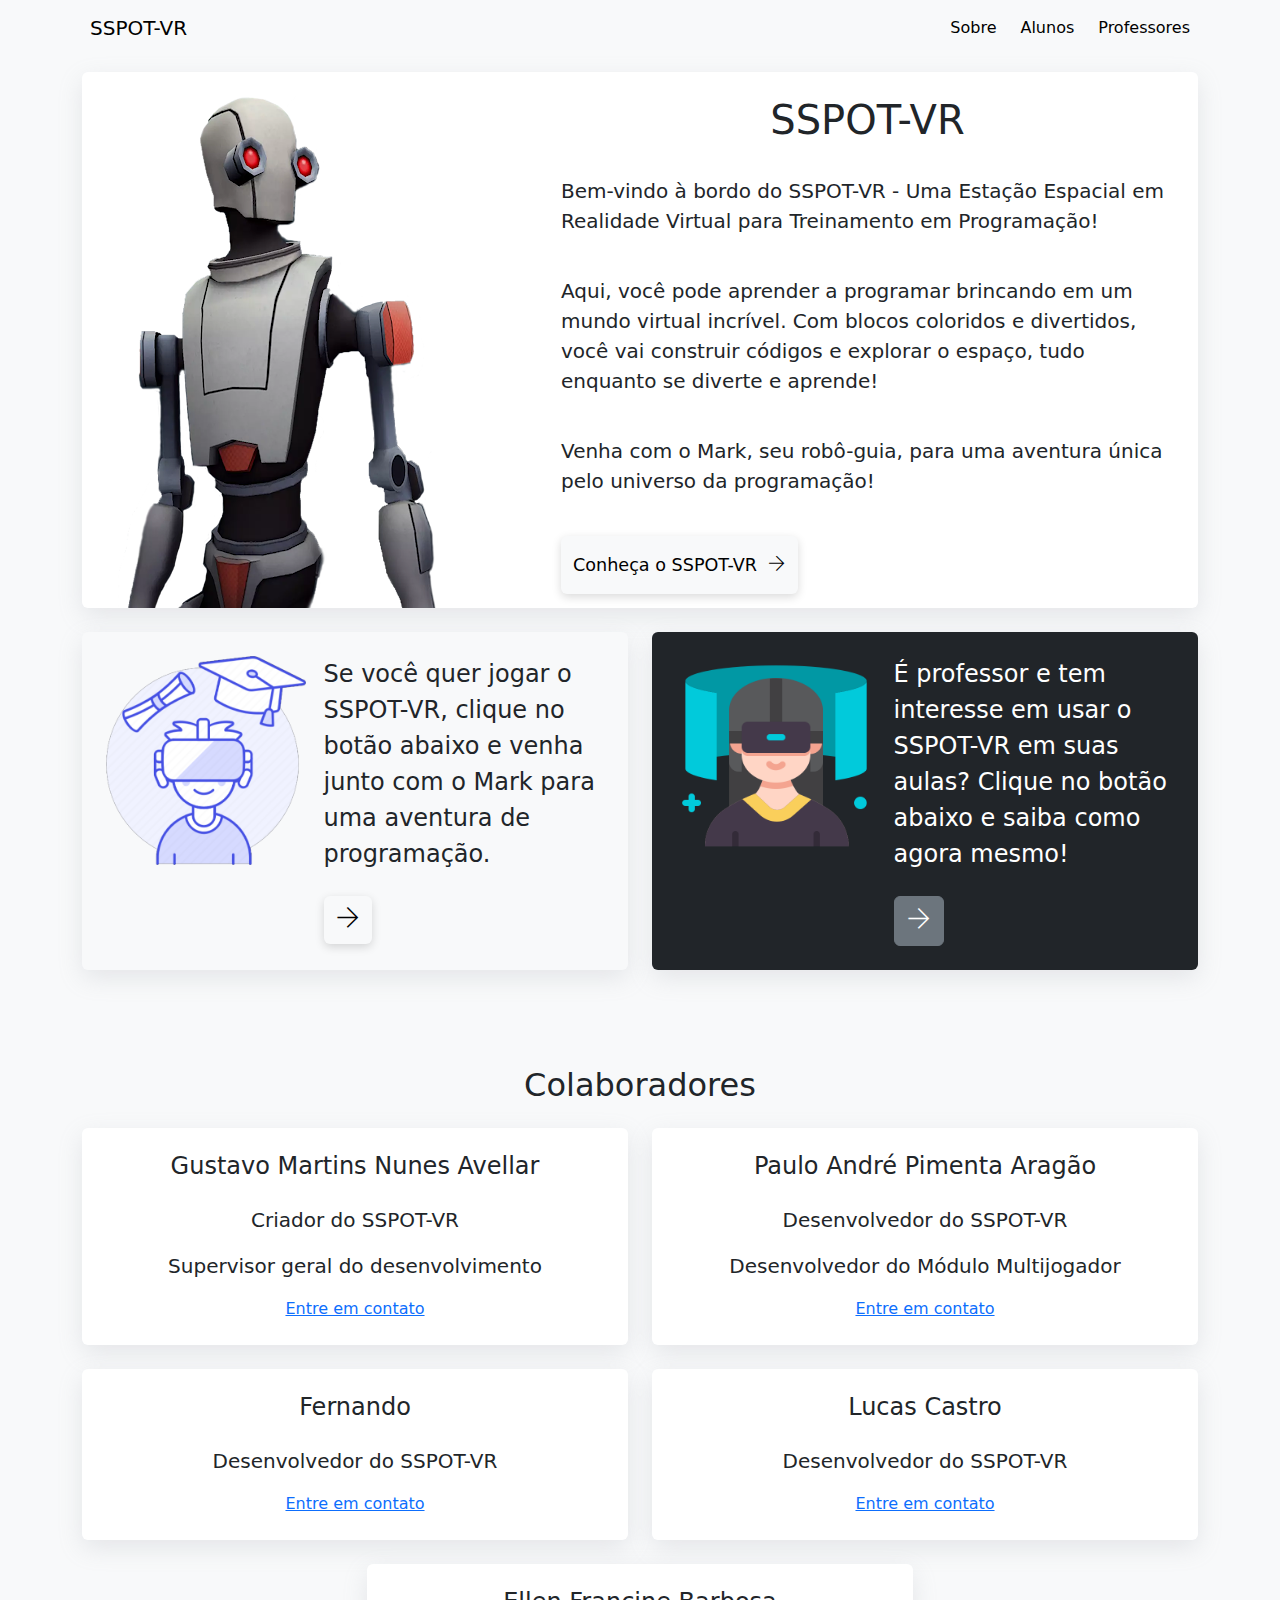
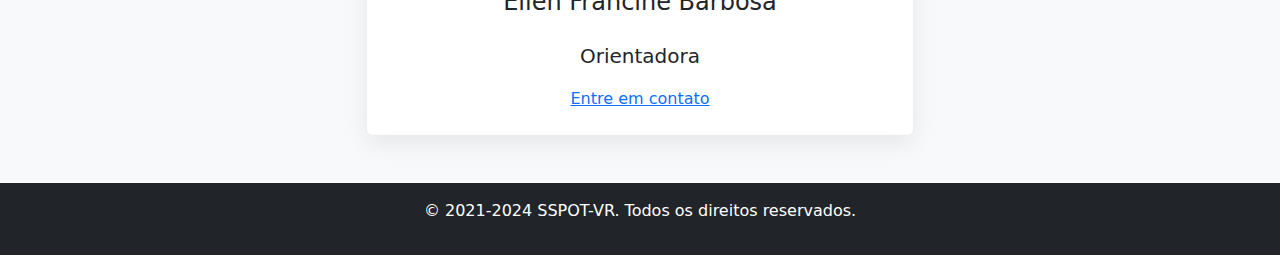
==== index.html @ 4a84c2e9 "first commit" ====
<!DOCTYPE html>
<html lang="pt-BR">
<head>
    <meta charset="UTF-8">
    <meta name="viewport" content="width=device-width, initial-scale=1.0">
    <title>SSPOT-VR</title>
    <link rel="stylesheet" href="assets/css/bootstrap.min.css"> <!-- Bootstrap CSS -->
    <link rel="stylesheet" href="assets/css/themify-icons.css">
    <link rel="stylesheet" href="assets/css/styles.css">

    <link rel="icon" type="image/x-icon" href="assets/img/icon.png">
</head>
<body class="bg-light">
    <!-- Navigation -->
    <header>
        <div class="container bg-light">
            <nav class="navbar navbar-light navbar-expand-sm">
                <a href="#" class="navbar-brand ps-2">SSPOT-VR</a>
                <button class="navbar-toggler" type="button" data-bs-toggle="collapse" data-bs-target="#menuItems" aria-controls="menuItems" aria-expanded="false" aria-label="Toggle Navigation">
                    <span class="navbar-toggler-icon"></span>
                </button>
                <div class="collapse navbar-collapse" id="menuItems">
                    <ul class="navbar-nav ms-auto">
                        <li class="nav-item">
                            <a href="pages/about.html" class="nav-link ms-2">Sobre</a>
                        </li>
                        <li class="nav-item">
                            <a href="pages/students.html" class="nav-link ms-2">Alunos</a>
                        </li>
                        <li class="nav-item">
                            <a href="pages/teachers.html" class="nav-link ms-2">Professores</a>
                        </li>
                    </ul>
                </div>
            </nav>
        </div>
    </header>
    
    <!-- Intro -->
    <section id="intro" class="pt-3 pb-5">
        <div class="container">
            <!-- SSPOT-VR -->
            <div class="row">
                <div class="col-12">
                    <div class="card">
                        <div class="card-body no-padding-bottom">
                            <div class="row">
                                <div class="col-md-5">
                                    <figure class="no-margin-bottom" >
                                        <img src="assets/img/mark.png" style="max-width: 100%;" alt="Robô Mark, Guia do SSPOT-VR">
                                    </figure>
                                </div>
                                <div class="col-md-7 col-sm-12">
                                    <h1 class="text-center card-title">SSPOT-VR</h1>
                                    <p class="lead-alt pt-4">
                                        Bem-vindo à bordo do SSPOT-VR - Uma Estação Espacial em Realidade Virtual para Treinamento em Programação!
                                    </p>
                                    <p class="lead-alt pt-4">
                                        Aqui, você pode aprender a programar brincando em um mundo virtual incrível. 
                                        Com blocos coloridos e divertidos, você vai construir códigos e explorar o espaço, tudo enquanto se diverte e aprende!
                                    </p>
                                    <p class="lead-alt py-4">
                                        Venha com o Mark, seu robô-guia, para uma aventura única pelo universo da programação!
                                    </p>
                                    <a href="pages/about.html" class="btn btn-light py-3" style="font-size: 1.1rem;">
                                        Conheça o SSPOT-VR &nbsp;<i class="ti ti-arrow-right"></i>
                                    </a>
                                </div>
                            </div>
                            
                        </div>
                    </div>
                </div>
            </div>

            <!-- Students and Teachers -->
            <div class="row mt-4">
                <div class="col-md-6 col-sm-12">
                    <div class="card h-100 bg-light">
                        <div class="card-body">
                            <div class="row">
                                <div class="col-md-5 text-center">
                                    <figure>
                                        <img src="assets/img/icon.png" alt="Jogue o SSPOT-VR agora!" style="max-width: 200px;">
                                    </figure>
                                </div>
                                <div class="col-md-7 col-sm-12">
                                    <p class="lead-alt-2">
                                        Se você quer jogar o SSPOT-VR, clique no botão abaixo e venha junto com o Mark para uma aventura de programação.
                                    </p>
                                    <a href="pages/students.html" class="btn btn-light mt-2" style="font-size: 1.5rem;">
                                        <i class="ti ti-arrow-right"></i>
                                    </a>
                                </div>
                            </div>
                        </div>
                    </div>
                </div>
                <div class="col-md-6 col-sm-12 mt-sm">
                    <div class="card h-100 bg-dark text-white">
                        <div class="card-body">
                            <div class="row">
                                <div class="col-md-5 text-center">
                                    <figure>
                                        <!-- <a href="https://www.flaticon.com/free-icons/vr" title="vr icons">Vr icons created by Flowicon - Flaticon</a> -->
                                        <img src="assets/img/teacher.png" alt="Use o SSPOT-VR na sua aula!" style="max-width: 200px;">
                                    </figure>
                                </div>
                                <div class="col-md-7 col-sm-12">
                                    <p class="lead-alt-2">
                                        É professor e tem interesse em usar o SSPOT-VR em suas aulas? Clique no botão abaixo e saiba como agora mesmo!
                                    </p>
                                    <a href="pages/teachers.html" class="btn btn-secondary mt-2" style="font-size: 1.5rem;">
                                        <i class="ti ti-arrow-right"></i>
                                    </a>
                                </div>
                            </div>
                        </div>
                    </div>
                </div>
            </div>
        </div>
    </section>

    <!-- Collabs -->
    <section id="collabs" class="py-5">
        <div class="container">
            <h2 class="text-center">Colaboradores</h2>
            <div class="row mt-4">
                <div class="col-md-6 col-sm-12">
                    <div class="card h-100">
                        <div class="card-body text-center">
                            <h4 class="card-title">Gustavo Martins Nunes Avellar</h4>
                            <p class="lead-alt mt-4">Criador do SSPOT-VR</p>
                            <p class="lead-alt">Supervisor geral do desenvolvimento</p>

                            <a href="mailto:gustavo.avellar@usp.br">Entre em contato</a>
                        </div>
                    </div>
                </div>
                <div class="col-md-6 col-sm-12 mt-sm">
                    <div class="card h-100">
                        <div class="card-body text-center">
                            <h4 class="card-title">Paulo André Pimenta Aragão</h4>
                            <p class="lead-alt mt-4">Desenvolvedor do SSPOT-VR</p>
                            <p class="lead-alt">Desenvolvedor do Módulo Multijogador</p>

                            <a href="mailto:andre.aragao@usp.br">Entre em contato</a>
                        </div>
                    </div>
                </div>
            </div>
            <div class="row mt-4">
                <div class="col-md-6 col-sm-12">
                    <div class="card h-100">
                        <div class="card-body text-center">
                            <h4 class="card-title">Fernando</h4>
                            <p class="lead-alt mt-4">Desenvolvedor do SSPOT-VR</p>

                            <a href="mailto:email@usp.br">Entre em contato</a>
                        </div>
                    </div>
                </div>
                <div class="col-md-6 col-sm-12 mt-sm">
                    <div class="card h-100">
                        <div class="card-body text-center">
                            <h4 class="card-title">Lucas Castro</h4>
                            <p class="lead-alt mt-4">Desenvolvedor do SSPOT-VR</p>

                            <a href="mailto:email@usp.br">Entre em contato</a>
                        </div>
                    </div>
                </div>
            </div>
            <div class="row mt-4">
                <div class="col-3"></div>
                <div class="col-md-6 col-sm-12">
                    <div class="card h-100">
                        <div class="card-body text-center">
                            <h4 class="card-title">Ellen Francine Barbosa</h4>
                            <p class="lead-alt mt-4">Orientadora</p>

                            <a href="mailto:email@usp.br">Entre em contato</a>
                        </div>
                    </div>
                </div>
                <div class="col-3"></div>
            </div>
        </div>
    </section>

    <!-- Footer -->
    <footer class="bg-dark text-white text-center py-3">
        <div class="container">
            <p>&copy; 2021-2024 SSPOT-VR. Todos os direitos reservados.</p>
        </div>
    </footer>

    <!-- Bootstrap JS -->
    <script src="assets/js/bootstrap.bundle.min.js"></script>
</body>
</html>
---- assets/css/themify-icons.css ----
@font-face {
	font-family: 'themify';
	src:url('../fonts/themify.eot?-fvbane');
	src:url('../fonts/themify.eot?#iefix-fvbane') format('embedded-opentype'),
		url('../fonts/themify.woff?-fvbane') format('woff'),
		url('../fonts/themify.ttf?-fvbane') format('truetype'),
		url('../fonts/themify.svg?-fvbane#themify') format('svg');
	font-weight: normal;
	font-style: normal;
}

[class^="ti-"], [class*=" ti-"] {
	font-family: 'themify';
	speak: none;
	font-style: normal;
	font-weight: normal;
	font-variant: normal;
	text-transform: none;
	line-height: 1;

	/* Better Font Rendering =========== */
	-webkit-font-smoothing: antialiased;
	-moz-osx-font-smoothing: grayscale;
}

.ti-wand:before {
	content: "\e600";
}
.ti-volume:before {
	content: "\e601";
}
.ti-user:before {
	content: "\e602";
}
.ti-unlock:before {
	content: "\e603";
}
.ti-unlink:before {
	content: "\e604";
}
.ti-trash:before {
	content: "\e605";
}
.ti-thought:before {
	content: "\e606";
}
.ti-target:before {
	content: "\e607";
}
.ti-tag:before {
	content: "\e608";
}
.ti-tablet:before {
	content: "\e609";
}
.ti-star:before {
	content: "\e60a";
}
.ti-spray:before {
	content: "\e60b";
}
.ti-signal:before {
	content: "\e60c";
}
.ti-shopping-cart:before {
	content: "\e60d";
}
.ti-shopping-cart-full:before {
	content: "\e60e";
}
.ti-settings:before {
	content: "\e60f";
}
.ti-search:before {
	content: "\e610";
}
.ti-zoom-in:before {
	content: "\e611";
}
.ti-zoom-out:before {
	content: "\e612";
}
.ti-cut:before {
	content: "\e613";
}
.ti-ruler:before {
	content: "\e614";
}
.ti-ruler-pencil:before {
	content: "\e615";
}
.ti-ruler-alt:before {
	content: "\e616";
}
.ti-bookmark:before {
	content: "\e617";
}
.ti-bookmark-alt:before {
	content: "\e618";
}
.ti-reload:before {
	content: "\e619";
}
.ti-plus:before {
	content: "\e61a";
}
.ti-pin:before {
	content: "\e61b";
}
.ti-pencil:before {
	content: "\e61c";
}
.ti-pencil-alt:before {
	content: "\e61d";
}
.ti-paint-roller:before {
	content: "\e61e";
}
.ti-paint-bucket:before {
	content: "\e61f";
}
.ti-na:before {
	content: "\e620";
}
.ti-mobile:before {
	content: "\e621";
}
.ti-minus:before {
	content: "\e622";
}
.ti-medall:before {
	content: "\e623";
}
.ti-medall-alt:before {
	content: "\e624";
}
.ti-marker:before {
	content: "\e625";
}
.ti-marker-alt:before {
	content: "\e626";
}
.ti-arrow-up:before {
	content: "\e627";
}
.ti-arrow-right:before {
	content: "\e628";
}
.ti-arrow-left:before {
	content: "\e629";
}
.ti-arrow-down:before {
	content: "\e62a";
}
.ti-lock:before {
	content: "\e62b";
}
.ti-location-arrow:before {
	content: "\e62c";
}
.ti-link:before {
	content: "\e62d";
}
.ti-layout:before {
	content: "\e62e";
}
.ti-layers:before {
	content: "\e62f";
}
.ti-layers-alt:before {
	content: "\e630";
}
.ti-key:before {
	content: "\e631";
}
.ti-import:before {
	content: "\e632";
}
.ti-image:before {
	content: "\e633";
}
.ti-heart:before {
	content: "\e634";
}
.ti-heart-broken:before {
	content: "\e635";
}
.ti-hand-stop:before {
	content: "\e636";
}
.ti-hand-open:before {
	content: "\e637";
}
.ti-hand-drag:before {
	content: "\e638";
}
.ti-folder:before {
	content: "\e639";
}
.ti-flag:before {
	content: "\e63a";
}
.ti-flag-alt:before {
	content: "\e63b";
}
.ti-flag-alt-2:before {
	content: "\e63c";
}
.ti-eye:before {
	content: "\e63d";
}
.ti-export:before {
	content: "\e63e";
}
.ti-exchange-vertical:before {
	content: "\e63f";
}
.ti-desktop:before {
	content: "\e640";
}
.ti-cup:before {
	content: "\e641";
}
.ti-crown:before {
	content: "\e642";
}
.ti-comments:before {
	content: "\e643";
}
.ti-comment:before {
	content: "\e644";
}
.ti-comment-alt:before {
	content: "\e645";
}
.ti-close:before {
	content: "\e646";
}
.ti-clip:before {
	content: "\e647";
}
.ti-angle-up:before {
	content: "\e648";
}
.ti-angle-right:before {
	content: "\e649";
}
.ti-angle-left:before {
	content: "\e64a";
}
.ti-angle-down:before {
	content: "\e64b";
}
.ti-check:before {
	content: "\e64c";
}
.ti-check-box:before {
	content: "\e64d";
}
.ti-camera:before {
	content: "\e64e";
}
.ti-announcement:before {
	content: "\e64f";
}
.ti-brush:before {
	content: "\e650";
}
.ti-briefcase:before {
	content: "\e651";
}
.ti-bolt:before {
	content: "\e652";
}
.ti-bolt-alt:before {
	content: "\e653";
}
.ti-blackboard:before {
	content: "\e654";
}
.ti-bag:before {
	content: "\e655";
}
.ti-move:before {
	content: "\e656";
}
.ti-arrows-vertical:before {
	content: "\e657";
}
.ti-arrows-horizontal:before {
	content: "\e658";
}
.ti-fullscreen:before {
	content: "\e659";
}
.ti-arrow-top-right:before {
	content: "\e65a";
}
.ti-arrow-top-left:before {
	content: "\e65b";
}
.ti-arrow-circle-up:before {
	content: "\e65c";
}
.ti-arrow-circle-right:before {
	content: "\e65d";
}
.ti-arrow-circle-left:before {
	content: "\e65e";
}
.ti-arrow-circle-down:before {
	content: "\e65f";
}
.ti-angle-double-up:before {
	content: "\e660";
}
.ti-angle-double-right:before {
	content: "\e661";
}
.ti-angle-double-left:before {
	content: "\e662";
}
.ti-angle-double-down:before {
	content: "\e663";
}
.ti-zip:before {
	content: "\e664";
}
.ti-world:before {
	content: "\e665";
}
.ti-wheelchair:before {
	content: "\e666";
}
.ti-view-list:before {
	content: "\e667";
}
.ti-view-list-alt:before {
	content: "\e668";
}
.ti-view-grid:before {
	content: "\e669";
}
.ti-uppercase:before {
	content: "\e66a";
}
.ti-upload:before {
	content: "\e66b";
}
.ti-underline:before {
	content: "\e66c";
}
.ti-truck:before {
	content: "\e66d";
}
.ti-timer:before {
	content: "\e66e";
}
.ti-ticket:before {
	content: "\e66f";
}
.ti-thumb-up:before {
	content: "\e670";
}
.ti-thumb-down:before {
	content: "\e671";
}
.ti-text:before {
	content: "\e672";
}
.ti-stats-up:before {
	content: "\e673";
}
.ti-stats-down:before {
	content: "\e674";
}
.ti-split-v:before {
	content: "\e675";
}
.ti-split-h:before {
	content: "\e676";
}
.ti-smallcap:before {
	content: "\e677";
}
.ti-shine:before {
	content: "\e678";
}
.ti-shift-right:before {
	content: "\e679";
}
.ti-shift-left:before {
	content: "\e67a";
}
.ti-shield:before {
	content: "\e67b";
}
.ti-notepad:before {
	content: "\e67c";
}
.ti-server:before {
	content: "\e67d";
}
.ti-quote-right:before {
	content: "\e67e";
}
.ti-quote-left:before {
	content: "\e67f";
}
.ti-pulse:before {
	content: "\e680";
}
.ti-printer:before {
	content: "\e681";
}
.ti-power-off:before {
	content: "\e682";
}
.ti-plug:before {
	content: "\e683";
}
.ti-pie-chart:before {
	content: "\e684";
}
.ti-paragraph:before {
	content: "\e685";
}
.ti-panel:before {
	content: "\e686";
}
.ti-package:before {
	content: "\e687";
}
.ti-music:before {
	content: "\e688";
}
.ti-music-alt:before {
	content: "\e689";
}
.ti-mouse:before {
	content: "\e68a";
}
.ti-mouse-alt:before {
	content: "\e68b";
}
.ti-money:before {
	content: "\e68c";
}
.ti-microphone:before {
	content: "\e68d";
}
.ti-menu:before {
	content: "\e68e";
}
.ti-menu-alt:before {
	content: "\e68f";
}
.ti-map:before {
	content: "\e690";
}
.ti-map-alt:before {
	content: "\e691";
}
.ti-loop:before {
	content: "\e692";
}
.ti-location-pin:before {
	content: "\e693";
}
.ti-list:before {
	content: "\e694";
}
.ti-light-bulb:before {
	content: "\e695";
}
.ti-Italic:before {
	content: "\e696";
}
.ti-info:before {
	content: "\e697";
}
.ti-infinite:before {
	content: "\e698";
}
.ti-id-badge:before {
	content: "\e699";
}
.ti-hummer:before {
	content: "\e69a";
}
.ti-home:before {
	content: "\e69b";
}
.ti-help:before {
	content: "\e69c";
}
.ti-headphone:before {
	content: "\e69d";
}
.ti-harddrives:before {
	content: "\e69e";
}
.ti-harddrive:before {
	content: "\e69f";
}
.ti-gift:before {
	content: "\e6a0";
}
.ti-game:before {
	content: "\e6a1";
}
.ti-filter:before {
	content: "\e6a2";
}
.ti-files:before {
	content: "\e6a3";
}
.ti-file:before {
	content: "\e6a4";
}
.ti-eraser:before {
	content: "\e6a5";
}
.ti-envelope:before {
	content: "\e6a6";
}
.ti-download:before {
	content: "\e6a7";
}
.ti-direction:before {
	content: "\e6a8";
}
.ti-direction-alt:before {
	content: "\e6a9";
}
.ti-dashboard:before {
	content: "\e6aa";
}
.ti-control-stop:before {
	content: "\e6ab";
}
.ti-control-shuffle:before {
	content: "\e6ac";
}
.ti-control-play:before {
	content: "\e6ad";
}
.ti-control-pause:before {
	content: "\e6ae";
}
.ti-control-forward:before {
	content: "\e6af";
}
.ti-control-backward:before {
	content: "\e6b0";
}
.ti-cloud:before {
	content: "\e6b1";
}
.ti-cloud-up:before {
	content: "\e6b2";
}
.ti-cloud-down:before {
	content: "\e6b3";
}
.ti-clipboard:before {
	content: "\e6b4";
}
.ti-car:before {
	content: "\e6b5";
}
.ti-calendar:before {
	content: "\e6b6";
}
.ti-book:before {
	content: "\e6b7";
}
.ti-bell:before {
	content: "\e6b8";
}
.ti-basketball:before {
	content: "\e6b9";
}
.ti-bar-chart:before {
	content: "\e6ba";
}
.ti-bar-chart-alt:before {
	content: "\e6bb";
}
.ti-back-right:before {
	content: "\e6bc";
}
.ti-back-left:before {
	content: "\e6bd";
}
.ti-arrows-corner:before {
	content: "\e6be";
}
.ti-archive:before {
	content: "\e6bf";
}
.ti-anchor:before {
	content: "\e6c0";
}
.ti-align-right:before {
	content: "\e6c1";
}
.ti-align-left:before {
	content: "\e6c2";
}
.ti-align-justify:before {
	content: "\e6c3";
}
.ti-align-center:before {
	content: "\e6c4";
}
.ti-alert:before {
	content: "\e6c5";
}
.ti-alarm-clock:before {
	content: "\e6c6";
}
.ti-agenda:before {
	content: "\e6c7";
}
.ti-write:before {
	content: "\e6c8";
}
.ti-window:before {
	content: "\e6c9";
}
.ti-widgetized:before {
	content: "\e6ca";
}
.ti-widget:before {
	content: "\e6cb";
}
.ti-widget-alt:before {
	content: "\e6cc";
}
.ti-wallet:before {
	content: "\e6cd";
}
.ti-video-clapper:before {
	content: "\e6ce";
}
.ti-video-camera:before {
	content: "\e6cf";
}
.ti-vector:before {
	content: "\e6d0";
}
.ti-themify-logo:before {
	content: "\e6d1";
}
.ti-themify-favicon:before {
	content: "\e6d2";
}
.ti-themify-favicon-alt:before {
	content: "\e6d3";
}
.ti-support:before {
	content: "\e6d4";
}
.ti-stamp:before {
	content: "\e6d5";
}
.ti-split-v-alt:before {
	content: "\e6d6";
}
.ti-slice:before {
	content: "\e6d7";
}
.ti-shortcode:before {
	content: "\e6d8";
}
.ti-shift-right-alt:before {
	content: "\e6d9";
}
.ti-shift-left-alt:before {
	content: "\e6da";
}
.ti-ruler-alt-2:before {
	content: "\e6db";
}
.ti-receipt:before {
	content: "\e6dc";
}
.ti-pin2:before {
	content: "\e6dd";
}
.ti-pin-alt:before {
	content: "\e6de";
}
.ti-pencil-alt2:before {
	content: "\e6df";
}
.ti-palette:before {
	content: "\e6e0";
}
.ti-more:before {
	content: "\e6e1";
}
.ti-more-alt:before {
	content: "\e6e2";
}
.ti-microphone-alt:before {
	content: "\e6e3";
}
.ti-magnet:before {
	content: "\e6e4";
}
.ti-line-double:before {
	content: "\e6e5";
}
.ti-line-dotted:before {
	content: "\e6e6";
}
.ti-line-dashed:before {
	content: "\e6e7";
}
.ti-layout-width-full:before {
	content: "\e6e8";
}
.ti-layout-width-default:before {
	content: "\e6e9";
}
.ti-layout-width-default-alt:before {
	content: "\e6ea";
}
.ti-layout-tab:before {
	content: "\e6eb";
}
.ti-layout-tab-window:before {
	content: "\e6ec";
}
.ti-layout-tab-v:before {
	content: "\e6ed";
}
.ti-layout-tab-min:before {
	content: "\e6ee";
}
.ti-layout-slider:before {
	content: "\e6ef";
}
.ti-layout-slider-alt:before {
	content: "\e6f0";
}
.ti-layout-sidebar-right:before {
	content: "\e6f1";
}
.ti-layout-sidebar-none:before {
	content: "\e6f2";
}
.ti-layout-sidebar-left:before {
	content: "\e6f3";
}
.ti-layout-placeholder:before {
	content: "\e6f4";
}
.ti-layout-menu:before {
	content: "\e6f5";
}
.ti-layout-menu-v:before {
	content: "\e6f6";
}
.ti-layout-menu-separated:before {
	content: "\e6f7";
}
.ti-layout-menu-full:before {
	content: "\e6f8";
}
.ti-layout-media-right-alt:before {
	content: "\e6f9";
}
.ti-layout-media-right:before {
	content: "\e6fa";
}
.ti-layout-media-overlay:before {
	content: "\e6fb";
}
.ti-layout-media-overlay-alt:before {
	content: "\e6fc";
}
.ti-layout-media-overlay-alt-2:before {
	content: "\e6fd";
}
.ti-layout-media-left-alt:before {
	content: "\e6fe";
}
.ti-layout-media-left:before {
	content: "\e6ff";
}
.ti-layout-media-center-alt:before {
	content: "\e700";
}
.ti-layout-media-center:before {
	content: "\e701";
}
.ti-layout-list-thumb:before {
	content: "\e702";
}
.ti-layout-list-thumb-alt:before {
	content: "\e703";
}
.ti-layout-list-post:before {
	content: "\e704";
}
.ti-layout-list-large-image:before {
	content: "\e705";
}
.ti-layout-line-solid:before {
	content: "\e706";
}
.ti-layout-grid4:before {
	content: "\e707";
}
.ti-layout-grid3:before {
	content: "\e708";
}
.ti-layout-grid2:before {
	content: "\e709";
}
.ti-layout-grid2-thumb:before {
	content: "\e70a";
}
.ti-layout-cta-right:before {
	content: "\e70b";
}
.ti-layout-cta-left:before {
	content: "\e70c";
}
.ti-layout-cta-center:before {
	content: "\e70d";
}
.ti-layout-cta-btn-right:before {
	content: "\e70e";
}
.ti-layout-cta-btn-left:before {
	content: "\e70f";
}
.ti-layout-column4:before {
	content: "\e710";
}
.ti-layout-column3:before {
	content: "\e711";
}
.ti-layout-column2:before {
	content: "\e712";
}
.ti-layout-accordion-separated:before {
	content: "\e713";
}
.ti-layout-accordion-merged:before {
	content: "\e714";
}
.ti-layout-accordion-list:before {
	content: "\e715";
}
.ti-ink-pen:before {
	content: "\e716";
}
.ti-info-alt:before {
	content: "\e717";
}
.ti-help-alt:before {
	content: "\e718";
}
.ti-headphone-alt:before {
	content: "\e719";
}
.ti-hand-point-up:before {
	content: "\e71a";
}
.ti-hand-point-right:before {
	content: "\e71b";
}
.ti-hand-point-left:before {
	content: "\e71c";
}
.ti-hand-point-down:before {
	content: "\e71d";
}
.ti-gallery:before {
	content: "\e71e";
}
.ti-face-smile:before {
	content: "\e71f";
}
.ti-face-sad:before {
	content: "\e720";
}
.ti-credit-card:before {
	content: "\e721";
}
.ti-control-skip-forward:before {
	content: "\e722";
}
.ti-control-skip-backward:before {
	content: "\e723";
}
.ti-control-record:before {
	content: "\e724";
}
.ti-control-eject:before {
	content: "\e725";
}
.ti-comments-smiley:before {
	content: "\e726";
}
.ti-brush-alt:before {
	content: "\e727";
}
.ti-youtube:before {
	content: "\e728";
}
.ti-vimeo:before {
	content: "\e729";
}
.ti-twitter:before {
	content: "\e72a";
}
.ti-time:before {
	content: "\e72b";
}
.ti-tumblr:before {
	content: "\e72c";
}
.ti-skype:before {
	content: "\e72d";
}
.ti-share:before {
	content: "\e72e";
}
.ti-share-alt:before {
	content: "\e72f";
}
.ti-rocket:before {
	content: "\e730";
}
.ti-pinterest:before {
	content: "\e731";
}
.ti-new-window:before {
	content: "\e732";
}
.ti-microsoft:before {
	content: "\e733";
}
.ti-list-ol:before {
	content: "\e734";
}
.ti-linkedin:before {
	content: "\e735";
}
.ti-layout-sidebar-2:before {
	content: "\e736";
}
.ti-layout-grid4-alt:before {
	content: "\e737";
}
.ti-layout-grid3-alt:before {
	content: "\e738";
}
.ti-layout-grid2-alt:before {
	content: "\e739";
}
.ti-layout-column4-alt:before {
	content: "\e73a";
}
.ti-layout-column3-alt:before {
	content: "\e73b";
}
.ti-layout-column2-alt:before {
	content: "\e73c";
}
.ti-instagram:before {
	content: "\e73d";
}
.ti-google:before {
	content: "\e73e";
}
.ti-github:before {
	content: "\e73f";
}
.ti-flickr:before {
	content: "\e740";
}
.ti-facebook:before {
	content: "\e741";
}
.ti-dropbox:before {
	content: "\e742";
}
.ti-dribbble:before {
	content: "\e743";
}
.ti-apple:before {
	content: "\e744";
}
.ti-android:before {
	content: "\e745";
}
.ti-save:before {
	content: "\e746";
}
.ti-save-alt:before {
	content: "\e747";
}
.ti-yahoo:before {
	content: "\e748";
}
.ti-wordpress:before {
	content: "\e749";
}
.ti-vimeo-alt:before {
	content: "\e74a";
}
.ti-twitter-alt:before {
	content: "\e74b";
}
.ti-tumblr-alt:before {
	content: "\e74c";
}
.ti-trello:before {
	content: "\e74d";
}
.ti-stack-overflow:before {
	content: "\e74e";
}
.ti-soundcloud:before {
	content: "\e74f";
}
.ti-sharethis:before {
	content: "\e750";
}
.ti-sharethis-alt:before {
	content: "\e751";
}
.ti-reddit:before {
	content: "\e752";
}
.ti-pinterest-alt:before {
	content: "\e753";
}
.ti-microsoft-alt:before {
	content: "\e754";
}
.ti-linux:before {
	content: "\e755";
}
.ti-jsfiddle:before {
	content: "\e756";
}
.ti-joomla:before {
	content: "\e757";
}
.ti-html5:before {
	content: "\e758";
}
.ti-flickr-alt:before {
	content: "\e759";
}
.ti-email:before {
	content: "\e75a";
}
.ti-drupal:before {
	content: "\e75b";
}
.ti-dropbox-alt:before {
	content: "\e75c";
}
.ti-css3:before {
	content: "\e75d";
}
.ti-rss:before {
	content: "\e75e";
}
.ti-rss-alt:before {
	content: "\e75f";
}
---- assets/css/styles.css ----
html, body {
    width: 100%;
    height:100%;
}

.card {
    box-shadow: rgba(149, 157, 165, 0.2) 0px 8px 24px;
    border: none !important;
}

.card-body {
    padding: 1.5rem !important;
}

.btn-light {
    box-shadow: rgba(0, 0, 0, 0.15) 0px 3px 10px;
    border: none !important;
}

/* Desktop */
@media all and (min-width:569px) {
    .no-padding-bottom {
        padding-bottom: 0px !important;
    }

    .no-margin-bottom {
        margin-bottom: 0px !important;
    }

    .text-bg {
        backdrop-filter: blur(10px);
        padding: 20px;
        padding-left: 45px;
        border-radius: 10px;
        position: relative;
        z-index: 2;
        max-width: 80%;
        margin: auto;
    }

    .title-font {
        font-size: 42pt;
    }

    .lead-alt {
        font-size: 1.25rem;
    }

    .hidden-col {
        display: none;
    }

    .displayed-col {
        display: block;
    }
}

/* Mobile */
@media all and (max-width: 568px) {
    .mt-sm {
        margin-top: 1.5rem !important;
    }

    .text-bg {
        backdrop-filter: blur(10px);
        padding: 20px;
        border-radius: 10px;
        position: relative;
        z-index: 2;
        max-width: 100%;
    }

    .title-font {
        font-size: 24pt;
        text-align: center;
    }

    .lead-alt {
        font-size: 1.1rem;
    }

    .hidden-col {
        display: block;
    }

    .displayed-col {
        display: none;
    }
}

.no-padding {
    padding: 0px !important;
}



.lead-alt-2 {
    font-size: 1.5rem;
}

.nav-selected {
    border-bottom: 2px solid;
}

.card-vr-bg {
    background-image: url('../img/vr-background.png');
    background-size: cover;
    background-position: center;
    height: 100%;
    color: white;
    overflow: hidden;
}



.card-body {
    position: relative;
    z-index: 2;
    padding: 20px;
}


.navbar-nav .nav-link {
    position: relative;
    padding-bottom: 8px; /* Espaço extra para a barrinha */
    color: #000;
    transition: color 0.3s ease;
}

.navbar-nav .nav-link::after {
    content: '';
    position: absolute;
    left: 0;
    bottom: 0;
    width: 100%;
    height: 3px;
    background-color: #000;
    transform: scaleX(0);
    transform-origin: center;
    transition: transform 0.3s ease;
}

.navbar-nav .nav-link:hover::after {
    transform: scaleX(1);
}

.navbar-nav .nav-link:hover {
    color: #000;
}

.navbar-nav .nav-link.active::after {
    transform: scaleX(1);
}

.navbar-nav .nav-link.active {
    color: #000;
}
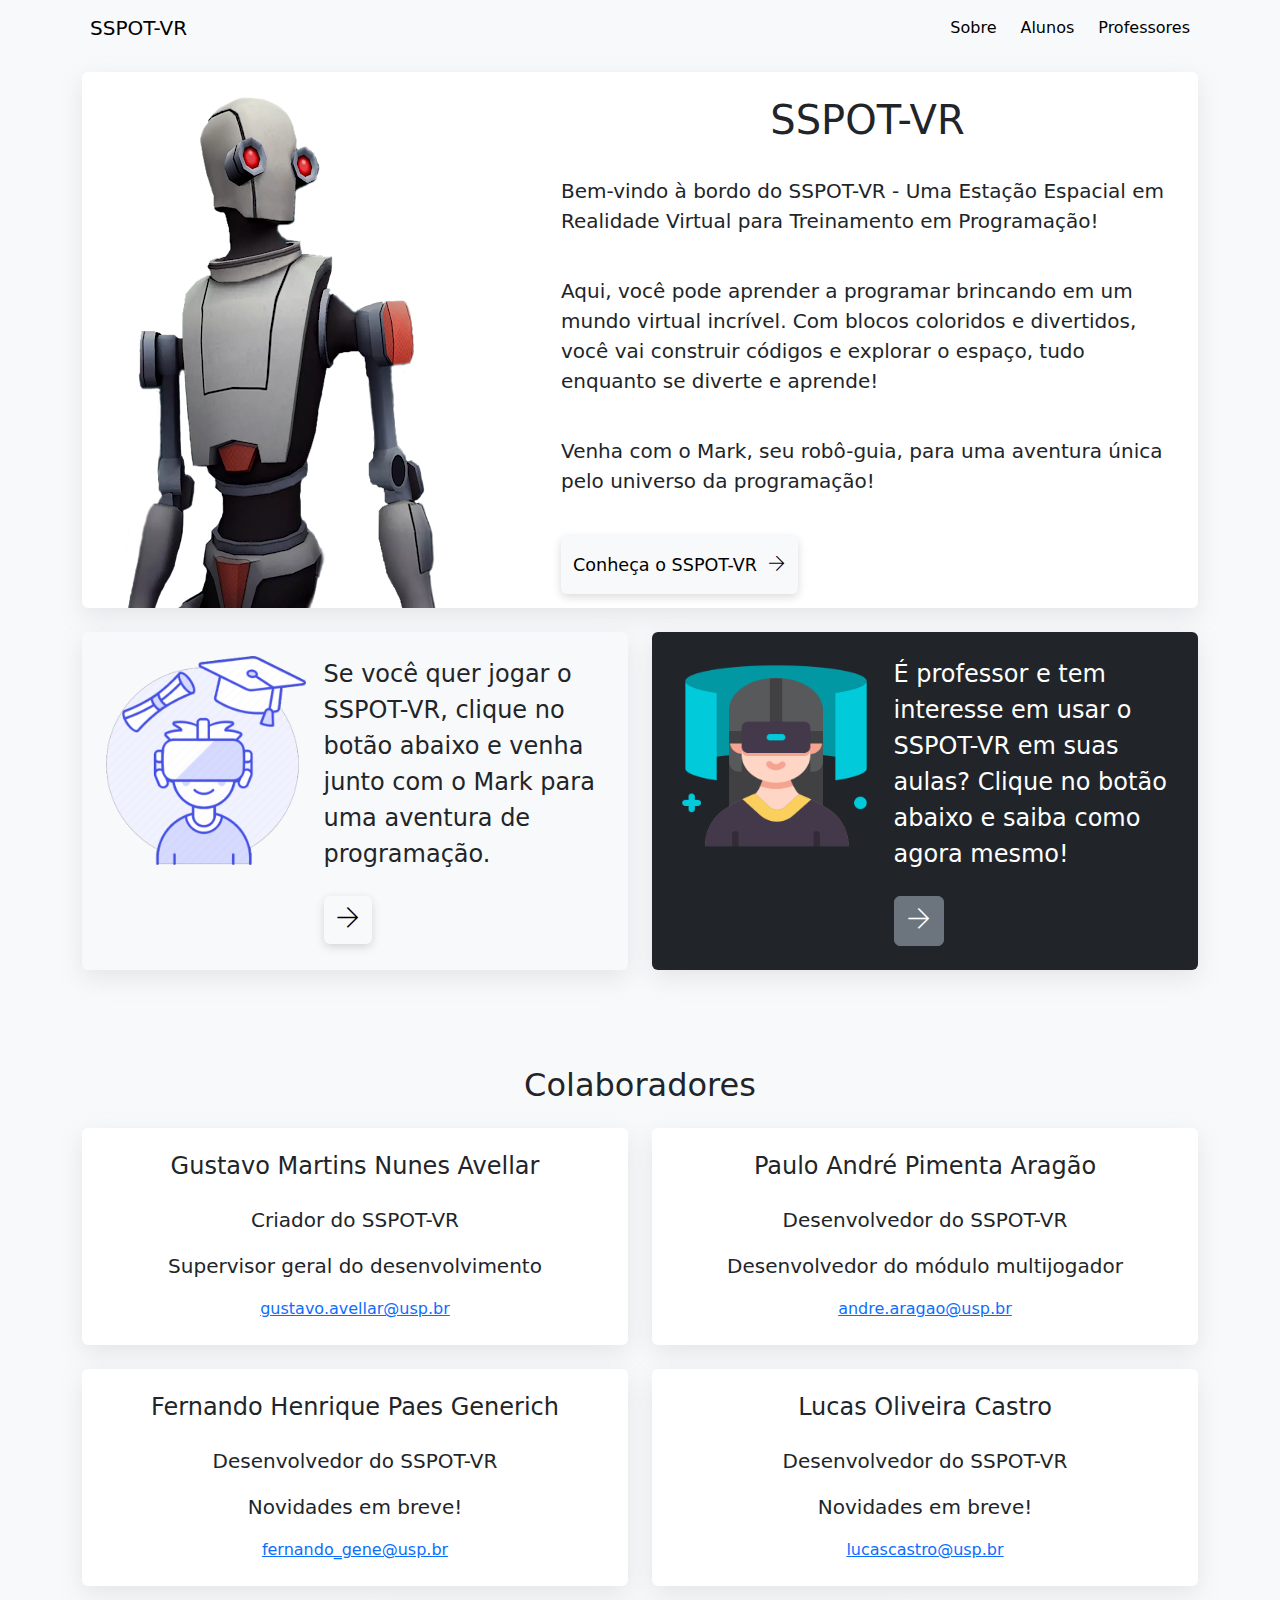
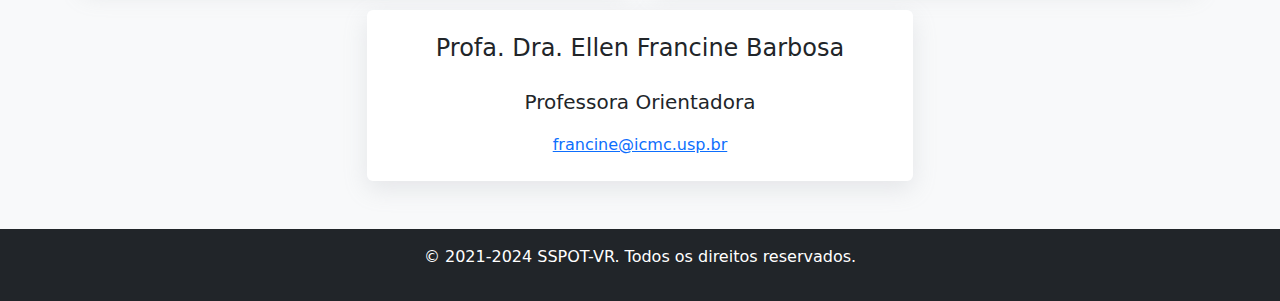
==== commit 42f987d4: "updating collabs info and adding terms" ====
--- a/index.html
+++ b/index.html
@@ -134,7 +134,7 @@
                             <p class="lead-alt mt-4">Criador do SSPOT-VR</p>
                             <p class="lead-alt">Supervisor geral do desenvolvimento</p>
 
-                            <a href="mailto:gustavo.avellar@usp.br">Entre em contato</a>
+                            <a href="mailto:gustavo.avellar@usp.br">gustavo.avellar@usp.br</a>
                         </div>
                     </div>
                 </div>
@@ -143,31 +143,33 @@
                         <div class="card-body text-center">
                             <h4 class="card-title">Paulo André Pimenta Aragão</h4>
                             <p class="lead-alt mt-4">Desenvolvedor do SSPOT-VR</p>
-                            <p class="lead-alt">Desenvolvedor do Módulo Multijogador</p>
-
-                            <a href="mailto:andre.aragao@usp.br">Entre em contato</a>
-                        </div>
-                    </div>
-                </div>
-            </div>
-            <div class="row mt-4">
-                <div class="col-md-6 col-sm-12">
-                    <div class="card h-100">
-                        <div class="card-body text-center">
-                            <h4 class="card-title">Fernando</h4>
+                            <p class="lead-alt">Desenvolvedor do módulo multijogador</p>
+
+                            <a href="mailto:andre.aragao@usp.br">andre.aragao@usp.br</a>
+                        </div>
+                    </div>
+                </div>
+            </div>
+            <div class="row mt-4">
+                <div class="col-md-6 col-sm-12">
+                    <div class="card h-100">
+                        <div class="card-body text-center">
+                            <h4 class="card-title">Fernando Henrique Paes Generich</h4>
                             <p class="lead-alt mt-4">Desenvolvedor do SSPOT-VR</p>
-
-                            <a href="mailto:email@usp.br">Entre em contato</a>
+                            <p class="lead-alt">Novidades em breve!</p>
+
+                            <a href="mailto:fernando_gene@usp.br">fernando_gene@usp.br</a>
                         </div>
                     </div>
                 </div>
                 <div class="col-md-6 col-sm-12 mt-sm">
                     <div class="card h-100">
                         <div class="card-body text-center">
-                            <h4 class="card-title">Lucas Castro</h4>
+                            <h4 class="card-title">Lucas Oliveira Castro</h4>
                             <p class="lead-alt mt-4">Desenvolvedor do SSPOT-VR</p>
-
-                            <a href="mailto:email@usp.br">Entre em contato</a>
+                            <p class="lead-alt">Novidades em breve!</p>
+
+                            <a href="mailto:lucascastro@usp.br">lucascastro@usp.br</a>
                         </div>
                     </div>
                 </div>
@@ -177,10 +179,10 @@
                 <div class="col-md-6 col-sm-12">
                     <div class="card h-100">
                         <div class="card-body text-center">
-                            <h4 class="card-title">Ellen Francine Barbosa</h4>
-                            <p class="lead-alt mt-4">Orientadora</p>
-
-                            <a href="mailto:email@usp.br">Entre em contato</a>
+                            <h4 class="card-title">Profa. Dra. Ellen Francine Barbosa</h4>
+                            <p class="lead-alt mt-4">Professora Orientadora</p>
+
+                            <a href="mailto:francine@icmc.usp.br">francine@icmc.usp.br</a>
                         </div>
                     </div>
                 </div>
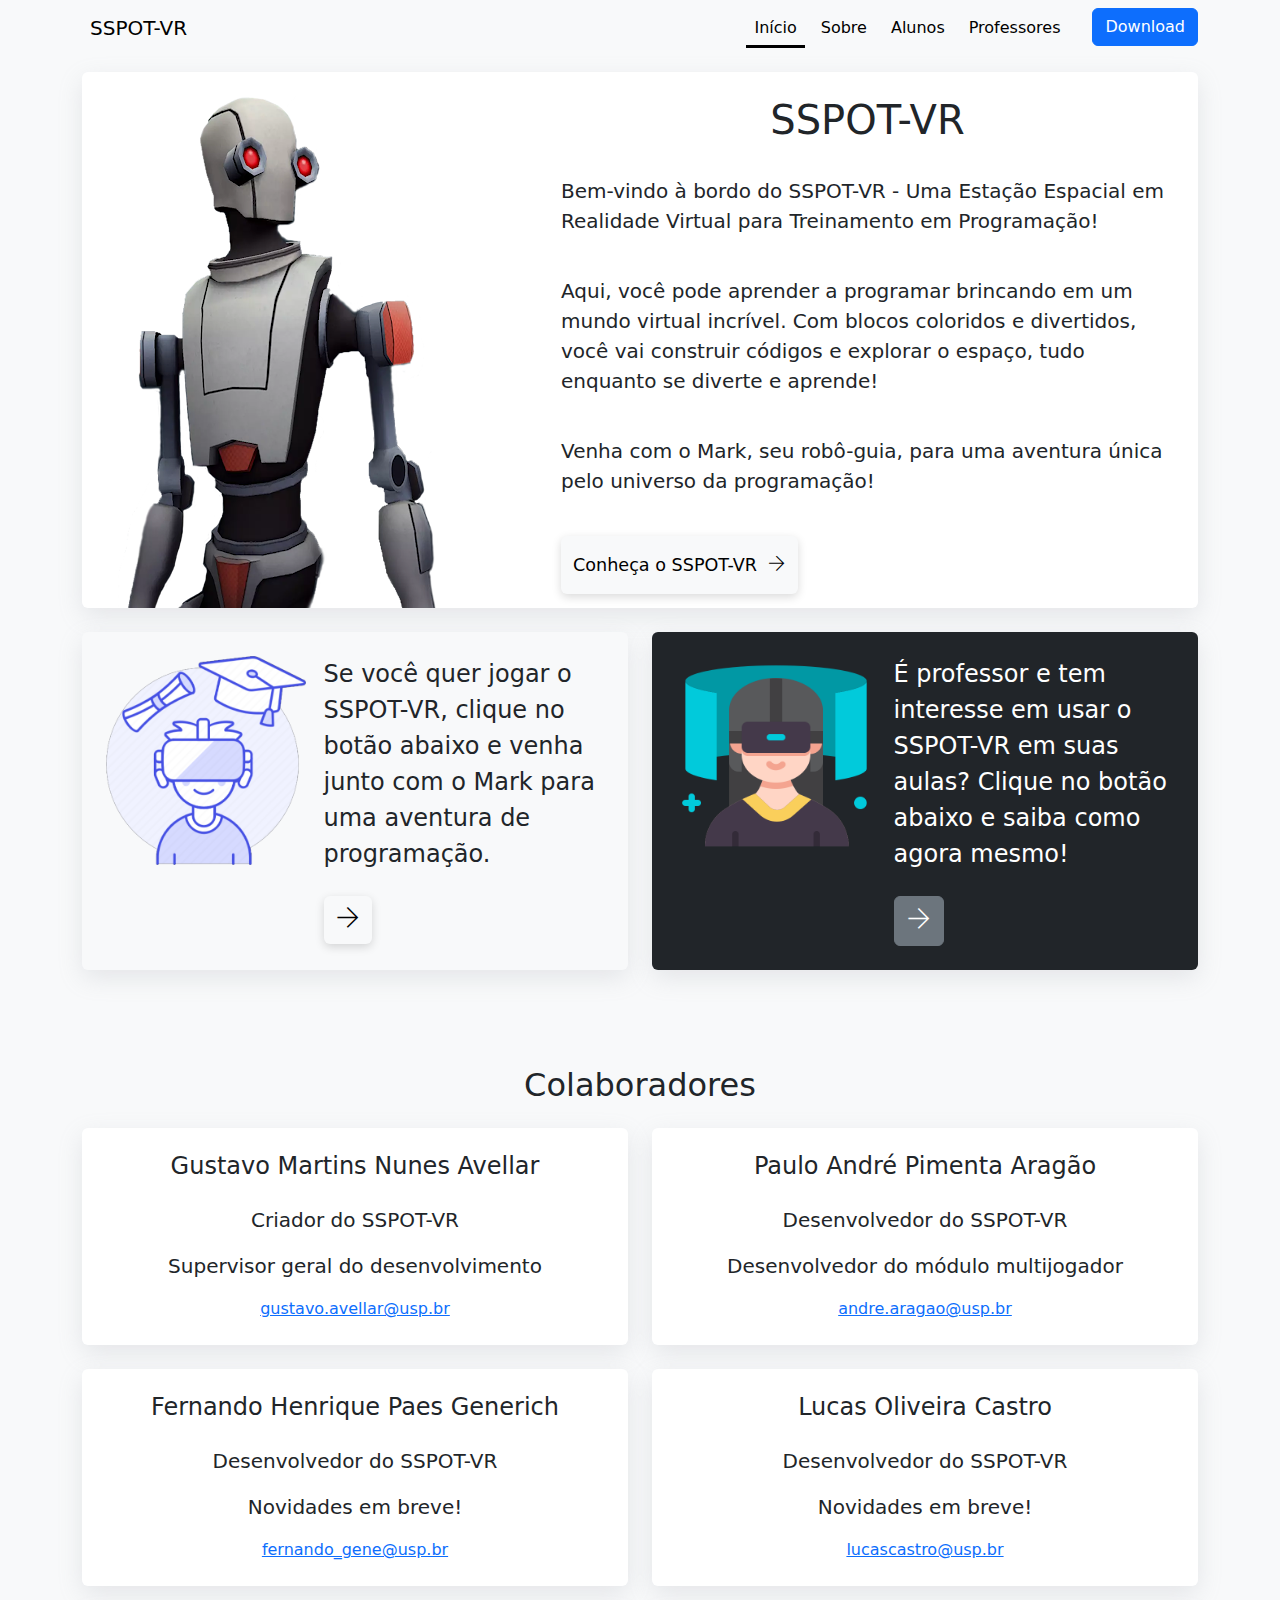
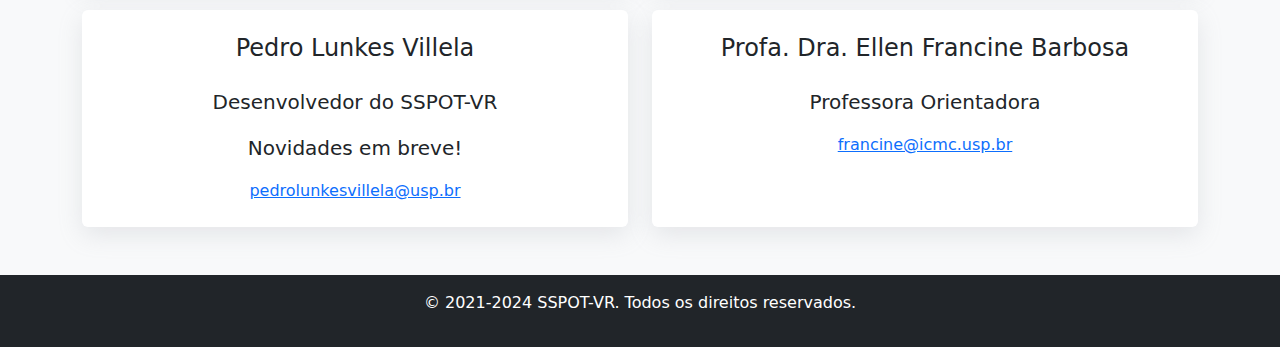
==== commit 91e795e9: "updating install instructions and adding download button to navbar" ====
--- a/index.html
+++ b/index.html
@@ -22,6 +22,9 @@
                 <div class="collapse navbar-collapse" id="menuItems">
                     <ul class="navbar-nav ms-auto">
                         <li class="nav-item">
+                            <a href="#" class="nav-link active ms-2">Início</a>
+                        </li>
+                        <li class="nav-item">
                             <a href="pages/about.html" class="nav-link ms-2">Sobre</a>
                         </li>
                         <li class="nav-item">
@@ -29,6 +32,9 @@
                         </li>
                         <li class="nav-item">
                             <a href="pages/teachers.html" class="nav-link ms-2">Professores</a>
+                        </li>
+                        <li class="nav-item">
+                            <a href="https://drive.google.com/drive/folders/1_qv7LuEIKekw-QxTLRDmBszbj6aTu8xJ?usp=sharing" target="_blank" class="btn btn-primary ms-4">Download</a>
                         </li>
                     </ul>
                 </div>
@@ -175,7 +181,17 @@
                 </div>
             </div>
             <div class="row mt-4">
-                <div class="col-3"></div>
+                <div class="col-md-6 col-sm-12">
+                    <div class="card h-100">
+                        <div class="card-body text-center">
+                            <h4 class="card-title">Pedro Lunkes Villela</h4>
+                            <p class="lead-alt mt-4">Desenvolvedor do SSPOT-VR</p>
+                            <p class="lead-alt">Novidades em breve!</p>
+
+                            <a href="mailto:pedrolunkesvillela@usp.br">pedrolunkesvillela@usp.br</a>
+                        </div>
+                    </div>
+                </div>
                 <div class="col-md-6 col-sm-12">
                     <div class="card h-100">
                         <div class="card-body text-center">
@@ -186,7 +202,6 @@
                         </div>
                     </div>
                 </div>
-                <div class="col-3"></div>
             </div>
         </div>
     </section>
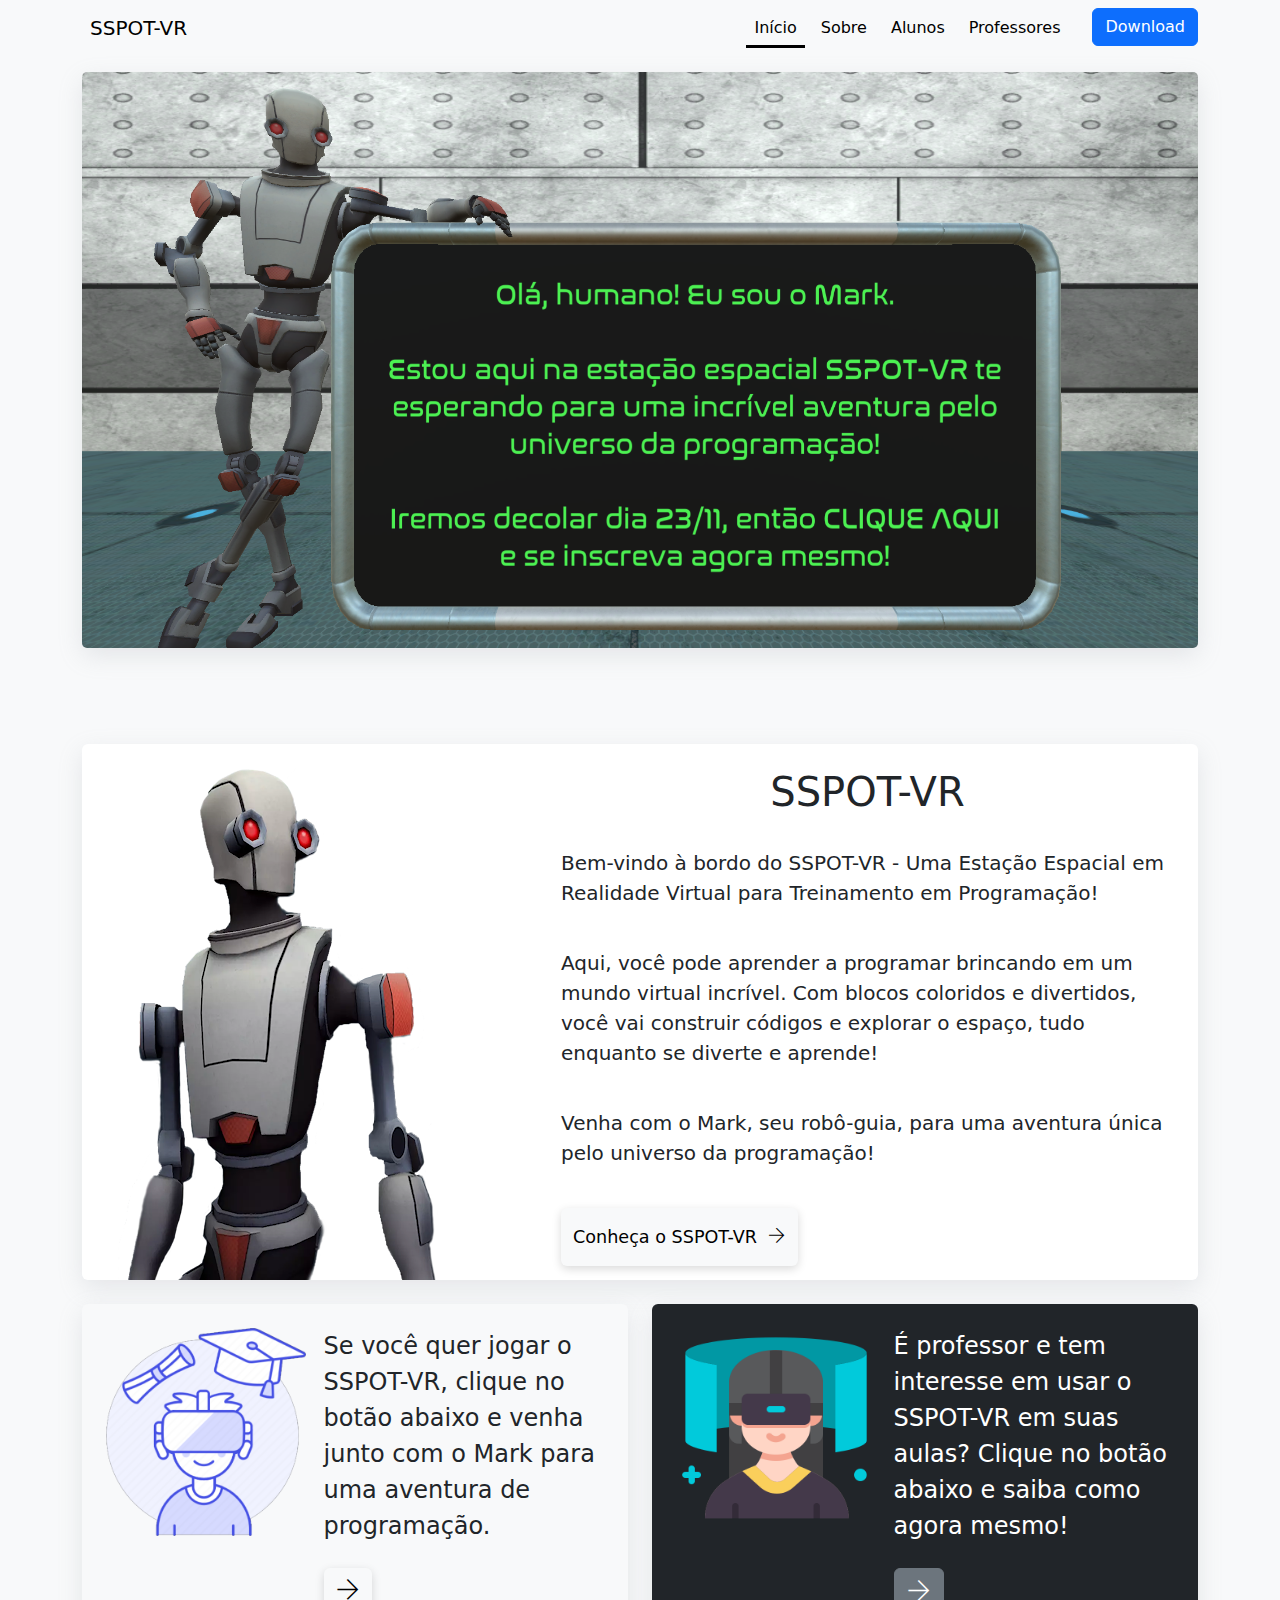
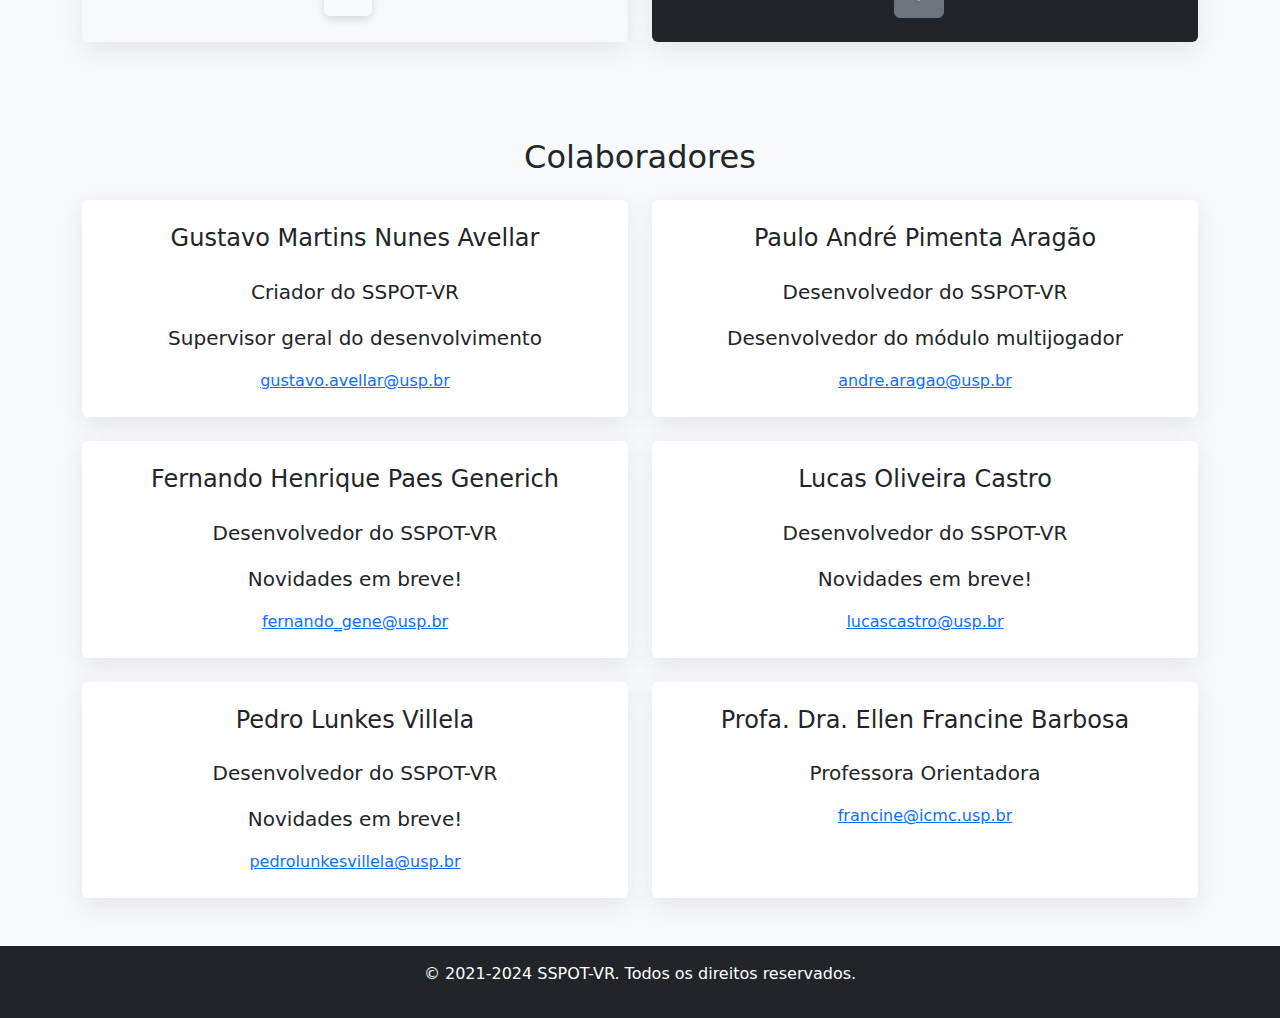
==== commit ce2e9e20: "adding workshop invite" ====
--- a/index.html
+++ b/index.html
@@ -41,9 +41,19 @@
             </nav>
         </div>
     </header>
+
+    <section id="" class="pt-3 pb-5">
+        <div class="container">
+            <div class="card">
+                <a href="https://forms.gle/ynjPfjpiruifqNit8" target="_blank">
+                    <img class="card-img" src="assets/img/mark-invite.png" alt="Robô Mark, Guia do SSPOT-VR">
+                </a>
+            </div>
+        </div>
+    </section>
     
     <!-- Intro -->
-    <section id="intro" class="pt-3 pb-5">
+    <section id="intro" class="py-5">
         <div class="container">
             <!-- SSPOT-VR -->
             <div class="row">
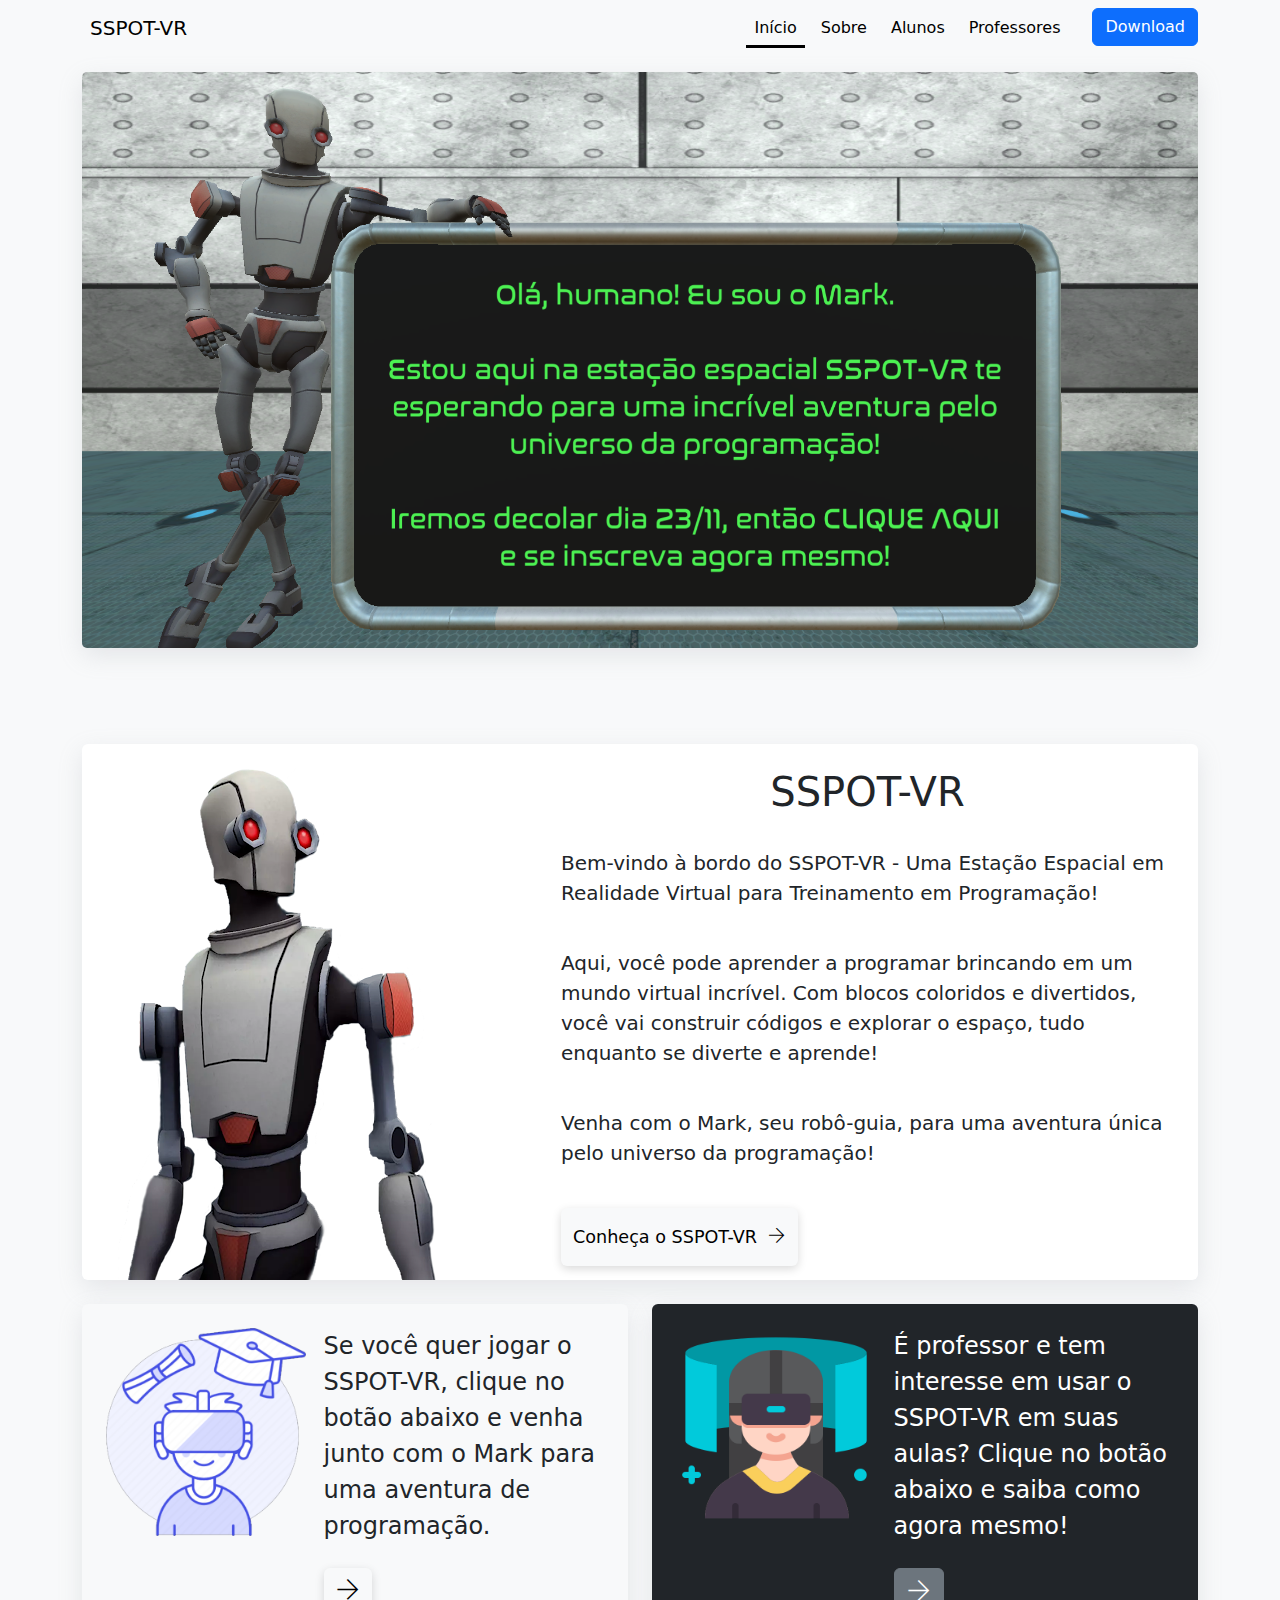
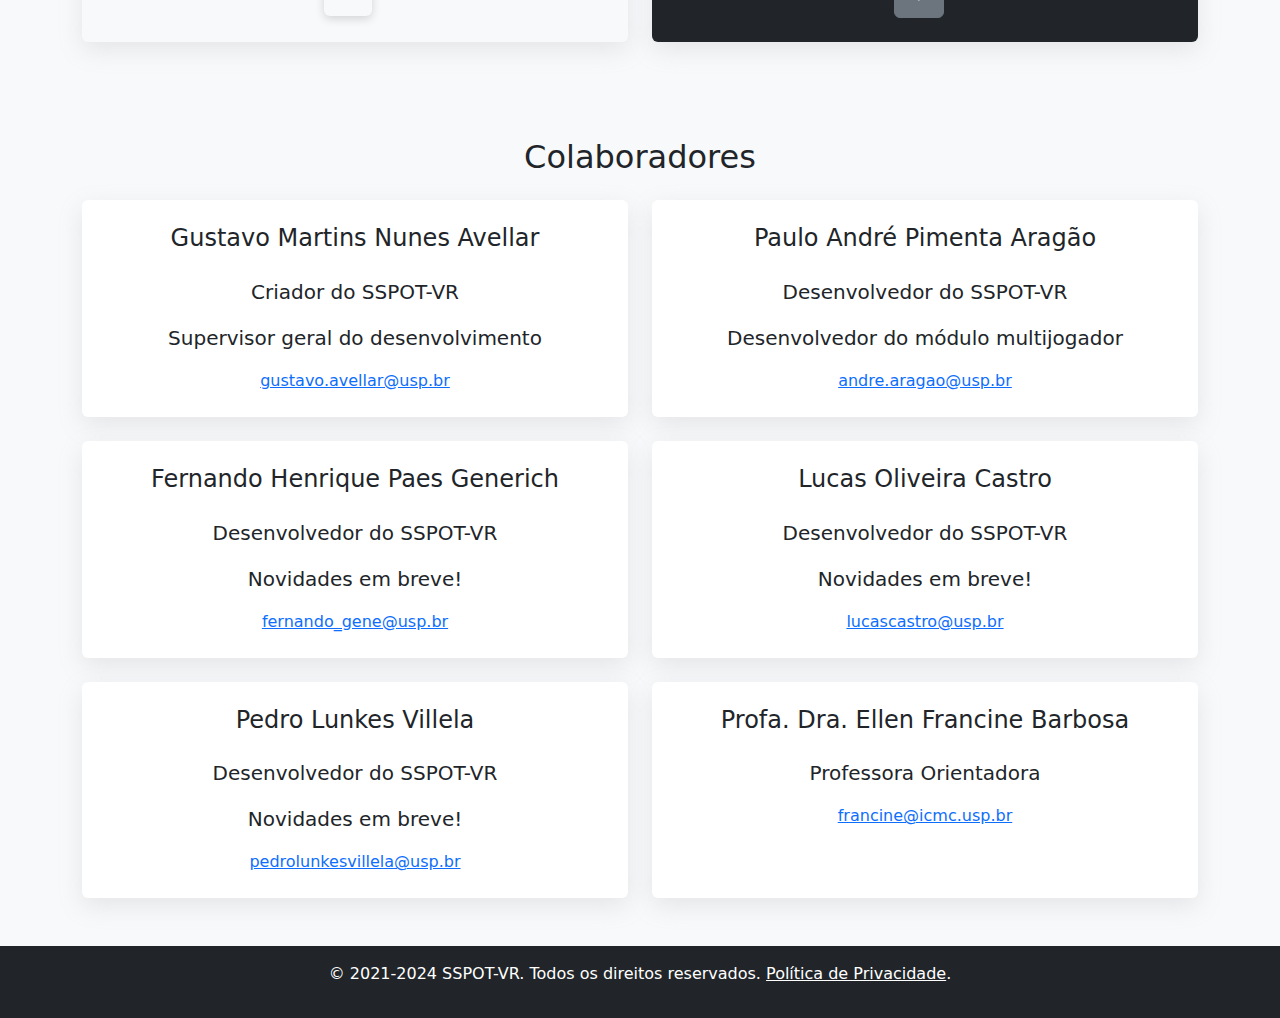
==== commit ef5d32f2: "adding privacy police" ====
--- a/index.html
+++ b/index.html
@@ -219,7 +219,7 @@
     <!-- Footer -->
     <footer class="bg-dark text-white text-center py-3">
         <div class="container">
-            <p>&copy; 2021-2024 SSPOT-VR. Todos os direitos reservados.</p>
+            <p>&copy; 2021-2024 SSPOT-VR. Todos os direitos reservados. <a href="pages/privacy.html" class="text-white">Política de Privacidade</a>.</p>
         </div>
     </footer>
 
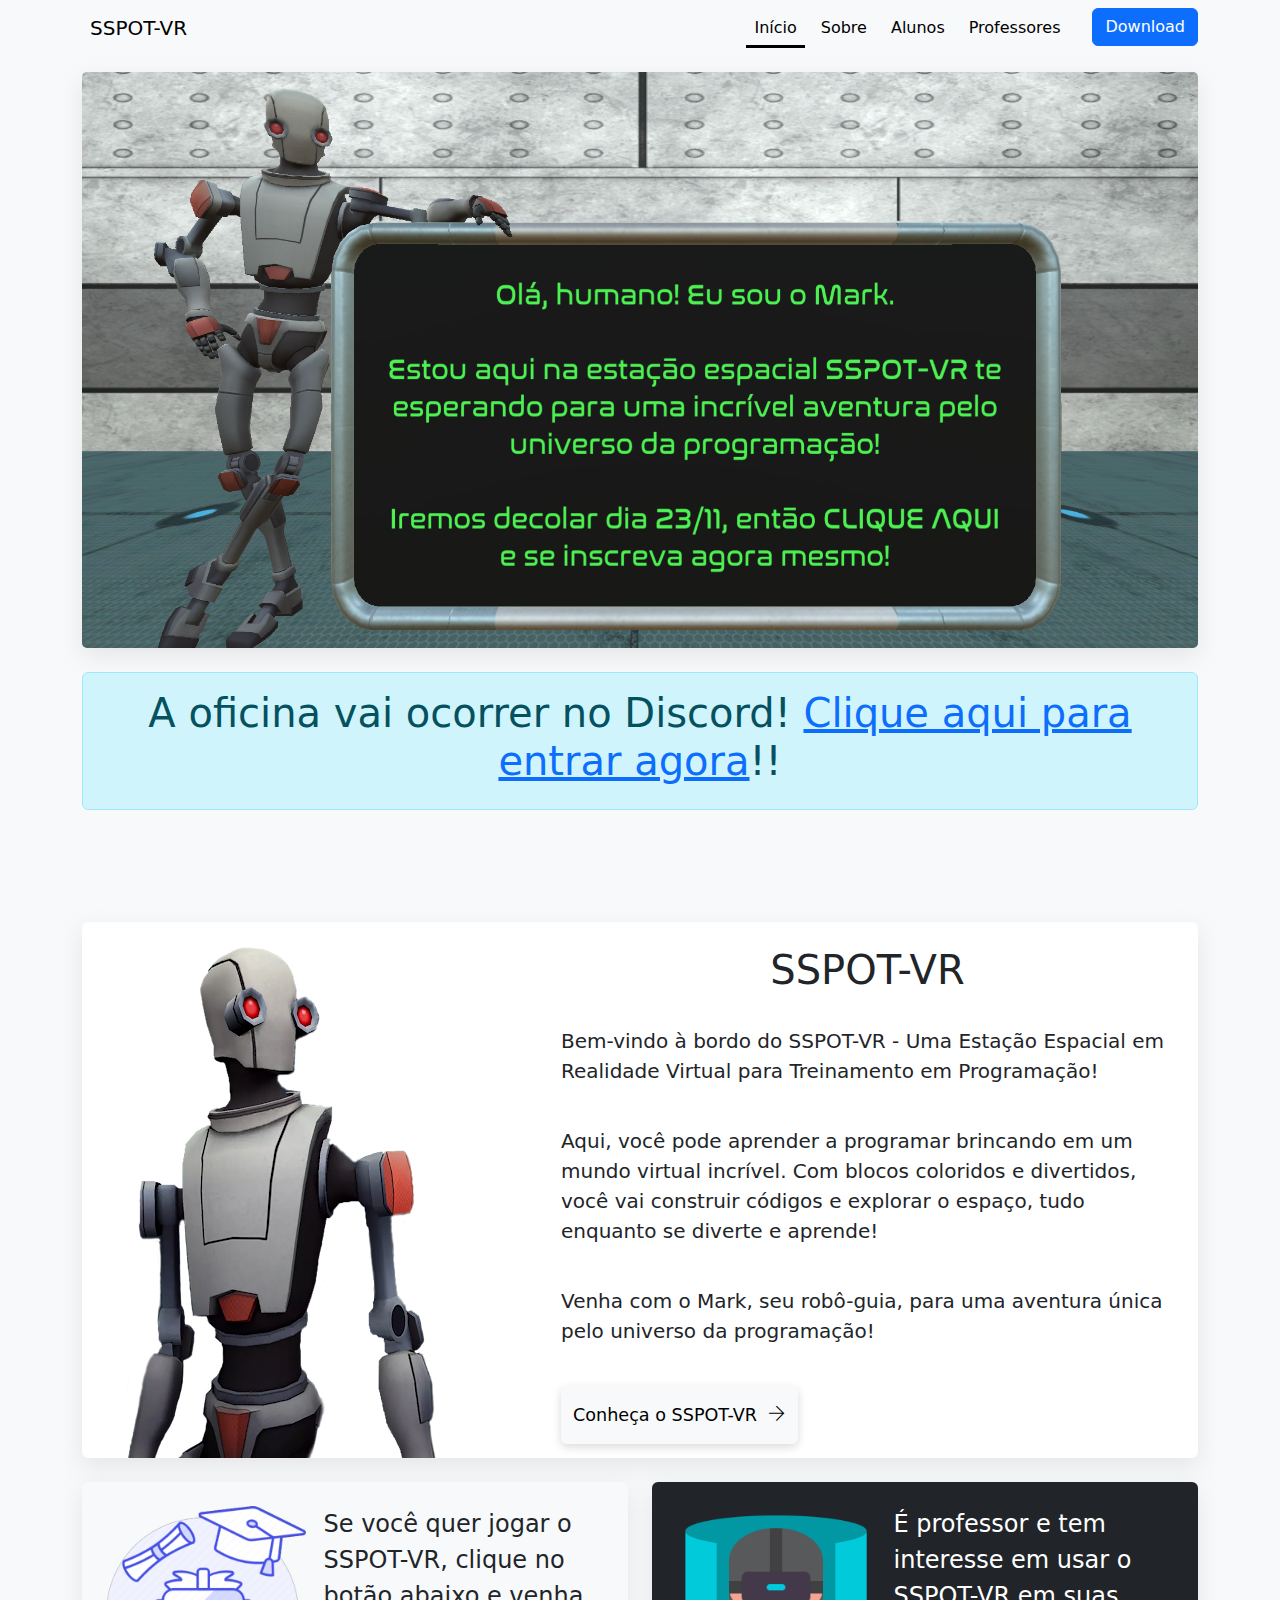
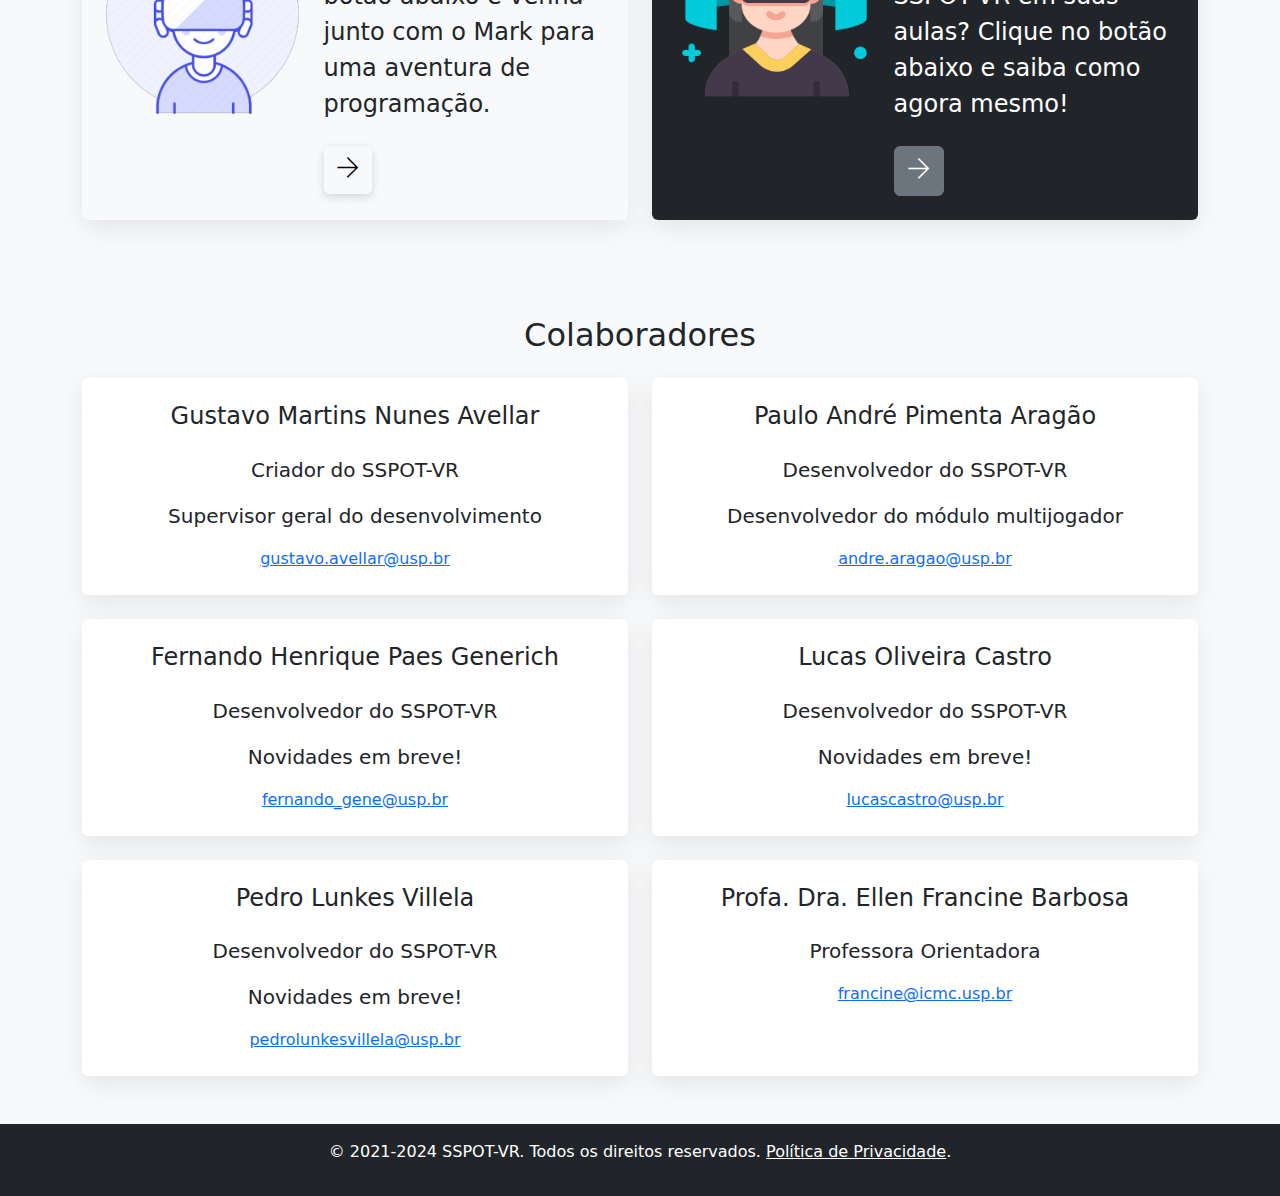
==== commit 5a288abd: "adding discord link" ====
--- a/index.html
+++ b/index.html
@@ -49,6 +49,9 @@
                     <img class="card-img" src="assets/img/mark-invite.png" alt="Robô Mark, Guia do SSPOT-VR">
                 </a>
             </div>
+            <div class="alert alert-info text-center mt-4">
+                <h1>A oficina vai ocorrer no Discord! <a href="https://discord.gg/F4khq9ekfB" target="_blank">Clique aqui para entrar agora</a>!!</h1>
+            </div>
         </div>
     </section>
     
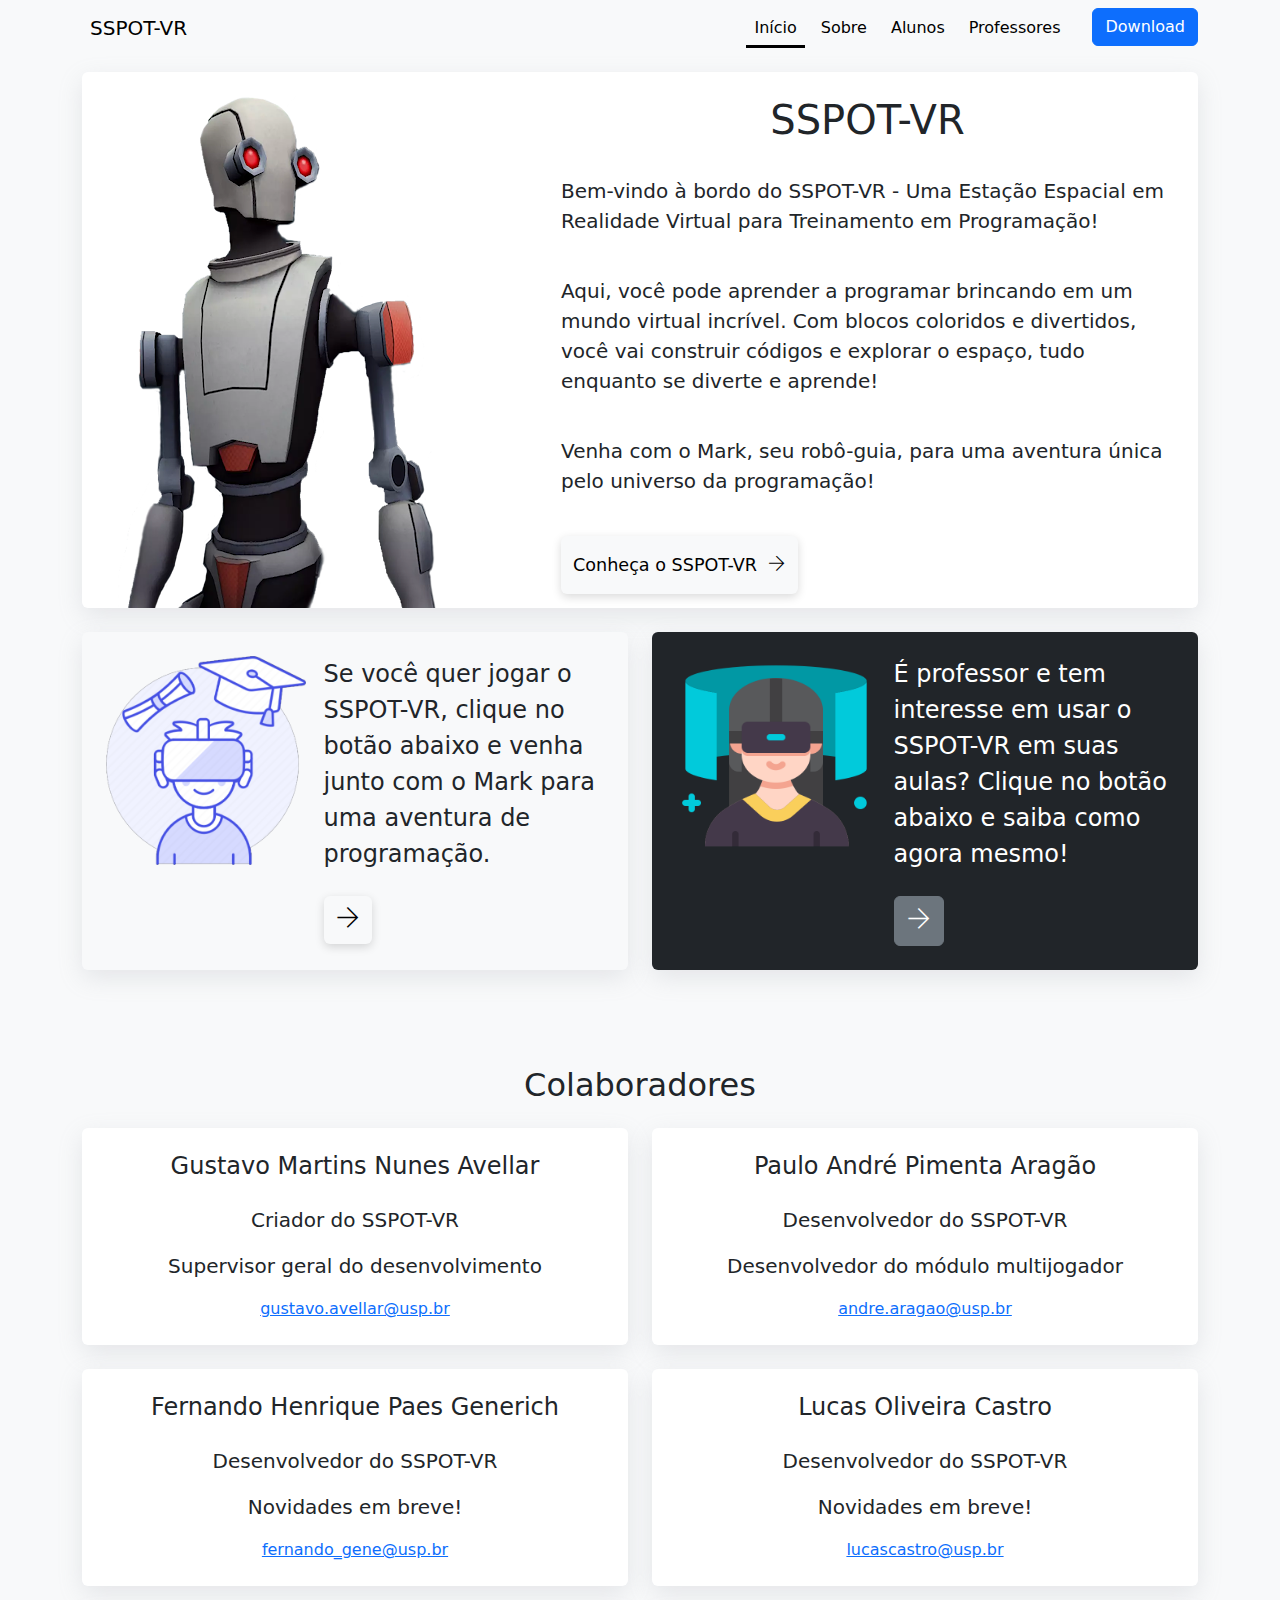
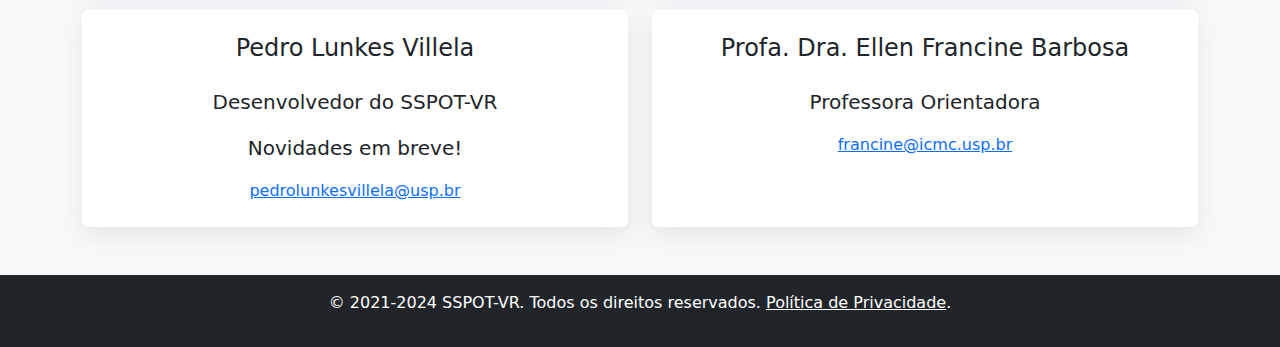
==== commit 1d07fbae: "removing workshop section" ====
--- a/index.html
+++ b/index.html
@@ -42,7 +42,8 @@
         </div>
     </header>
 
-    <section id="" class="pt-3 pb-5">
+    <!-- Workshop section. Uncomment to use it. -->
+    <!-- <section id="" class="pt-3 pb-5">
         <div class="container">
             <div class="card">
                 <a href="https://forms.gle/ynjPfjpiruifqNit8" target="_blank">
@@ -53,10 +54,10 @@
                 <h1>A oficina vai ocorrer no Discord! <a href="https://discord.gg/F4khq9ekfB" target="_blank">Clique aqui para entrar agora</a>!!</h1>
             </div>
         </div>
-    </section>
+    </section> -->
     
     <!-- Intro -->
-    <section id="intro" class="py-5">
+    <section id="intro" class="pt-3 pb-5">
         <div class="container">
             <!-- SSPOT-VR -->
             <div class="row">
